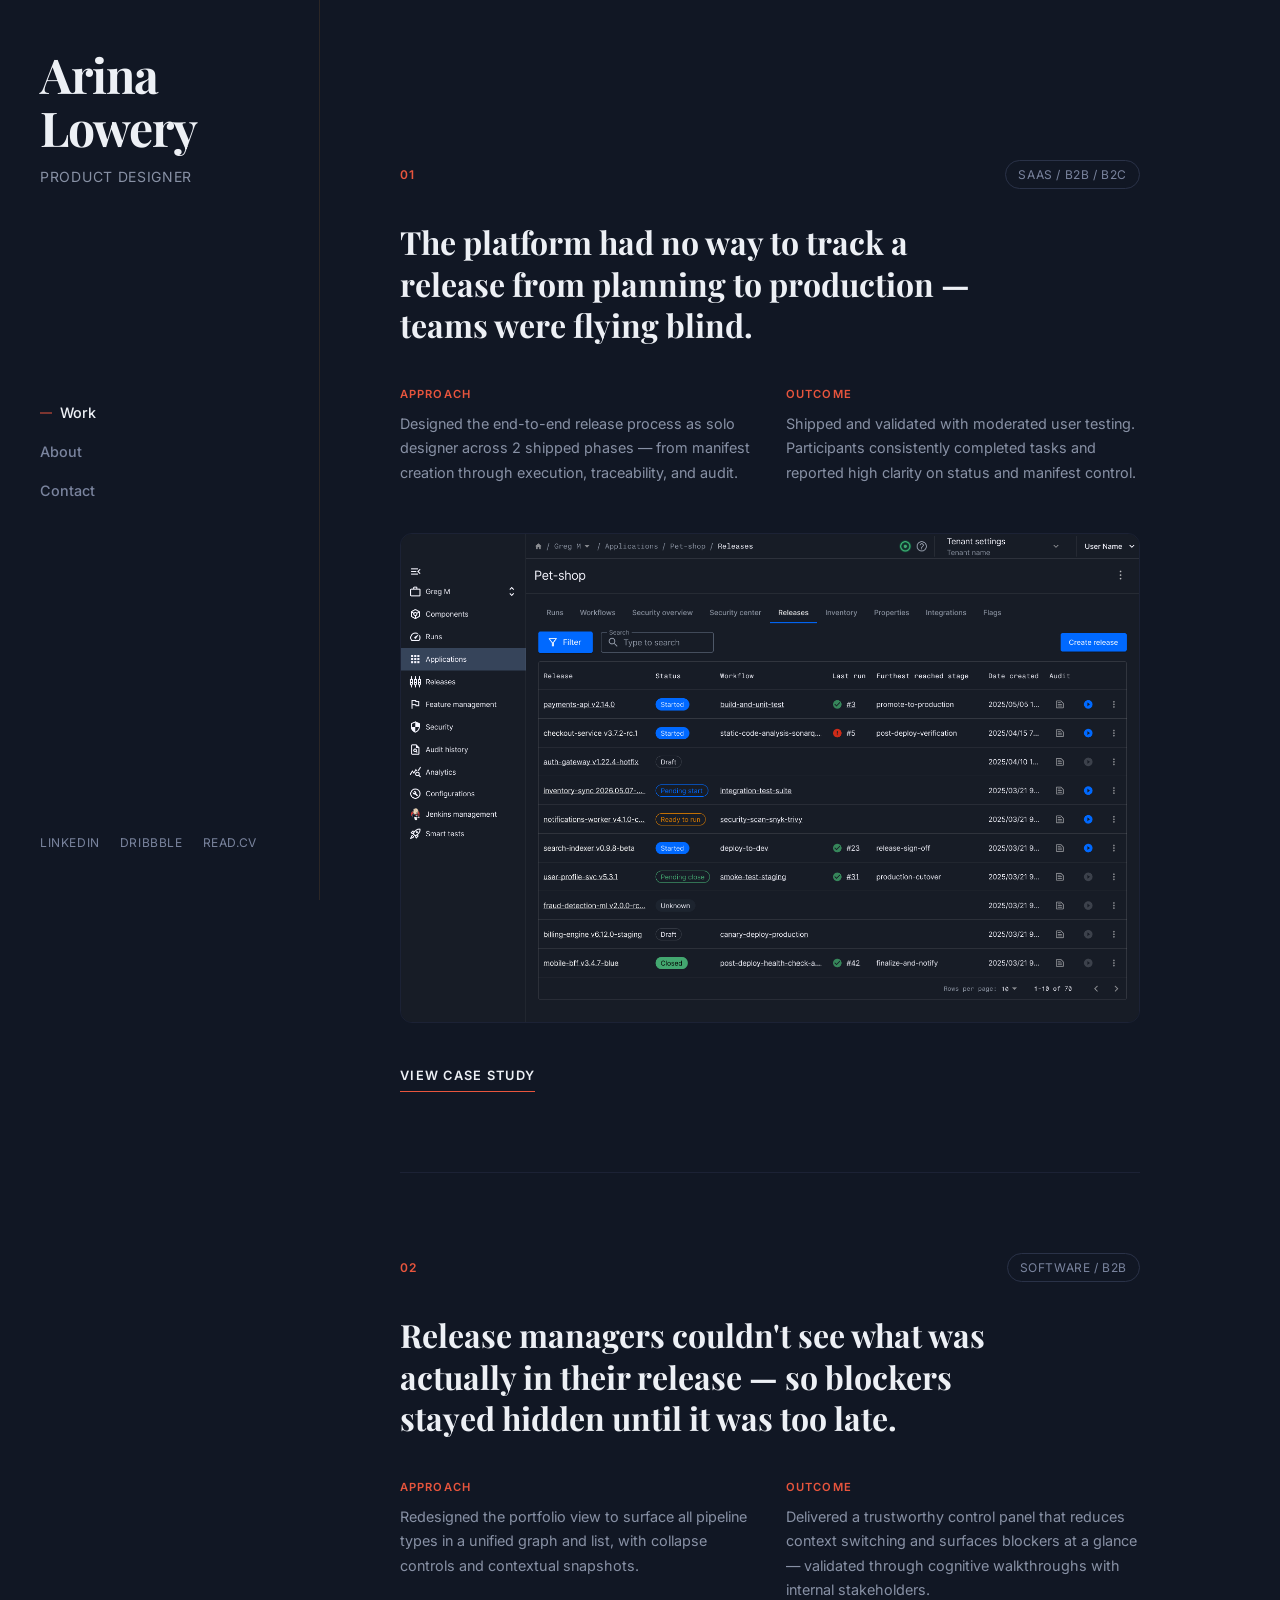
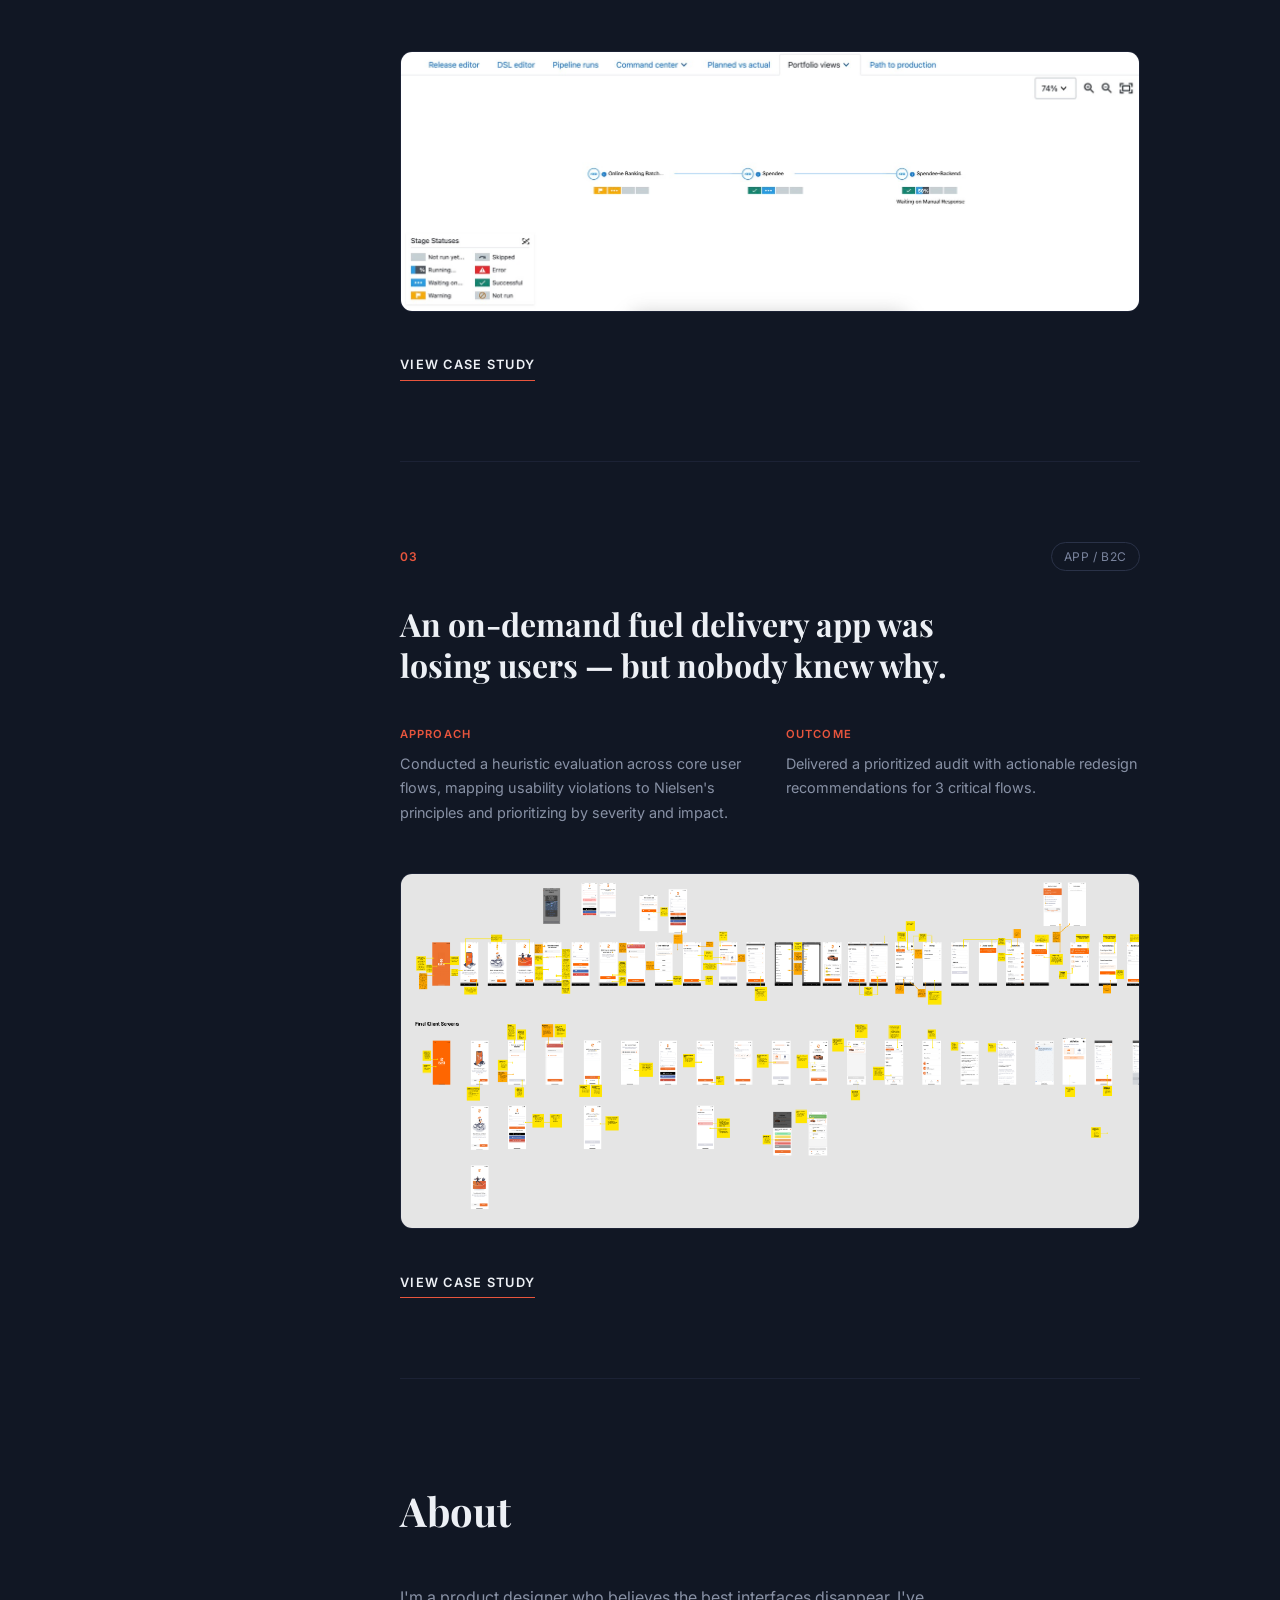
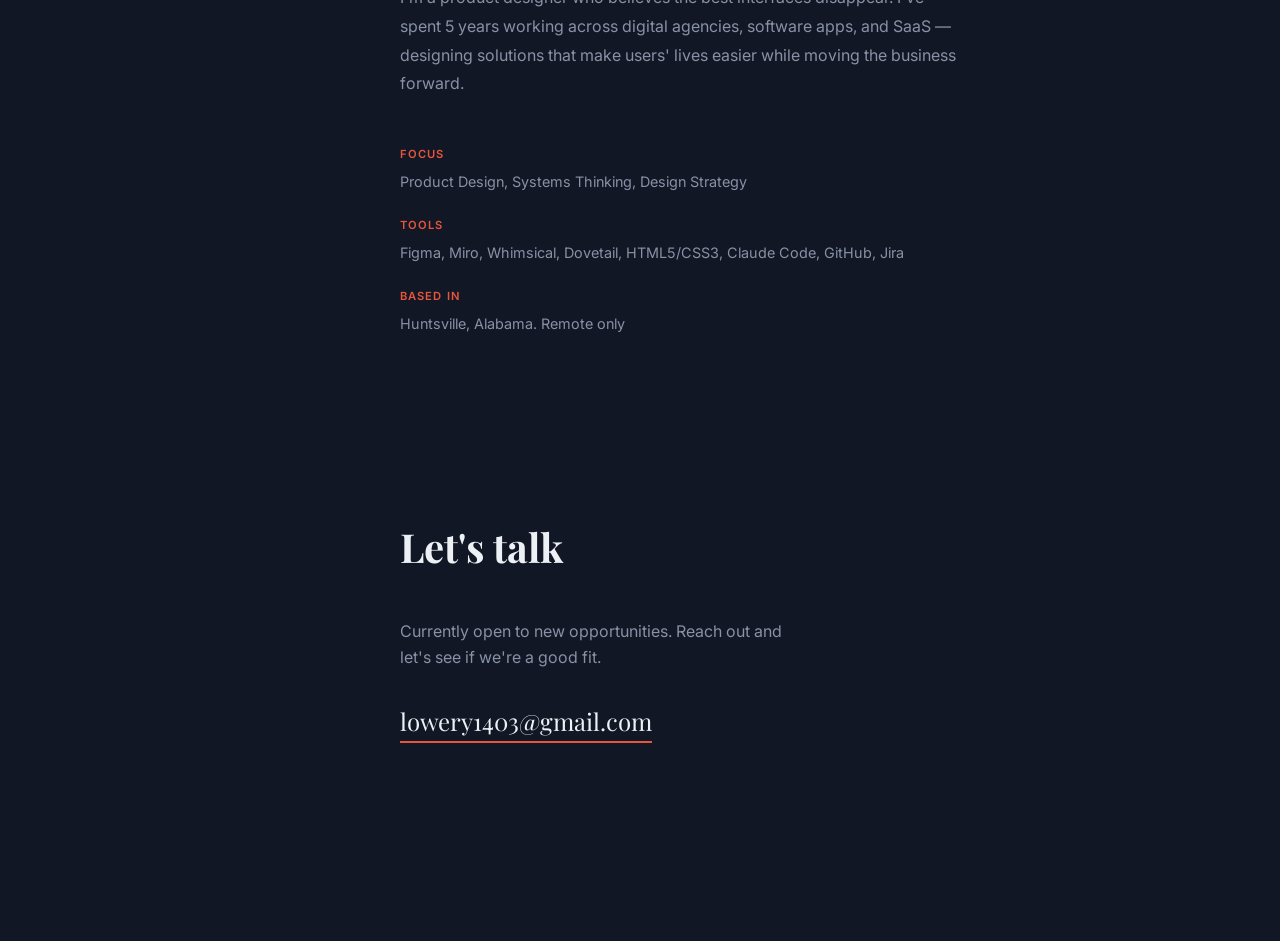
==== index.html @ f8ced3a1 "Initial portfolio" ====
<!DOCTYPE html>
<html lang="en">
<head>
  <meta charset="UTF-8">
  <meta name="viewport" content="width=device-width, initial-scale=1.0">
  <title>Arina Lowery — Product Designer</title>
  <link rel="stylesheet" href="styles.css">
  <link rel="preconnect" href="https://fonts.googleapis.com">
  <link rel="preconnect" href="https://fonts.gstatic.com" crossorigin>
  <link href="https://fonts.googleapis.com/css2?family=Inter:wght@300;400;500;600;700&family=Playfair+Display:wght@700&display=swap" rel="stylesheet">
</head>
<body>

  <!-- Fixed Left Panel -->
  <aside class="sidebar">
    <div class="sidebar-content">
      <h1 class="name">Arina<br>Lowery</h1>
      <p class="role">Product Designer</p>
      <nav class="nav">
        <a href="#work" class="nav-link active">Work</a>
        <a href="#about" class="nav-link">About</a>
        <a href="#contact" class="nav-link">Contact</a>
      </nav>
      <div class="sidebar-footer">
        <a href="#" class="social-link">LinkedIn</a>
        <a href="#" class="social-link">Dribbble</a>
        <a href="#" class="social-link">Read.cv</a>
      </div>
    </div>
  </aside>

  <!-- Scrollable Right Panel -->
  <main class="content" id="work">

    <!-- Project 1 -->
    <section class="project" data-accent="1">
      <div class="project-header">
        <span class="project-number">01</span>
        <span class="project-tag">SaaS / B2B / B2C</span>
      </div>
      <h2 class="project-problem">The platform had no way to track a release from planning to production — teams were flying blind.</h2>
      <div class="project-summary">
        <div class="summary-item">
          <span class="summary-label">Approach</span>
          <p>Designed the end-to-end release process as solo designer across 2 shipped phases — from manifest creation through execution, traceability, and audit.</p>
        </div>
        <div class="summary-item">
          <span class="summary-label">Outcome</span>
          <p>Shipped and validated with moderated user testing. Participants consistently completed tasks and reported high clarity on status and manifest control.</p>
        </div>
      </div>
      <div class="project-visual">
        <a href="release.html"><img class="project-image" src="images/release/portfolio-release-list.png" alt="Application Release list view"></a>
      </div>
      <a href="release.html" class="project-cta">View Case Study</a>
    </section>

    <!-- Project 2 -->
    <section class="project" data-accent="2">
      <div class="project-header">
        <span class="project-number">02</span>
        <span class="project-tag">Software / B2B</span>
      </div>
      <h2 class="project-problem">Release managers couldn't see what was actually in their release — so blockers stayed hidden until it was too late.</h2>
      <div class="project-summary">
        <div class="summary-item">
          <span class="summary-label">Approach</span>
          <p>Redesigned the portfolio view to surface all pipeline types in a unified graph and list, with collapse controls and contextual snapshots.</p>
        </div>
        <div class="summary-item">
          <span class="summary-label">Outcome</span>
          <p>Delivered a trustworthy control panel that reduces context switching and surfaces blockers at a glance — validated through cognitive walkthroughs with internal stakeholders.</p>
        </div>
      </div>
      <div class="project-visual">
        <a href="pipeline.html"><img class="project-image" src="images/pipeline/CLs6OTUf38B1YPoI.webp" alt="Pipeline visibility portfolio view redesign"></a>
      </div>
      <a href="pipeline.html" class="project-cta">View Case Study</a>
    </section>

    <!-- Project 3 -->
    <section class="project" data-accent="3">
      <div class="project-header">
        <span class="project-number">03</span>
        <span class="project-tag">APP / B2C</span>
      </div>
      <h2 class="project-problem">An on-demand fuel delivery app was losing users — but nobody knew why.</h2>
      <div class="project-summary">
        <div class="summary-item">
          <span class="summary-label">Approach</span>
          <p>Conducted a heuristic evaluation across core user flows, mapping usability violations to Nielsen's principles and prioritizing by severity and impact.</p>
        </div>
        <div class="summary-item">
          <span class="summary-label">Outcome</span>
          <p>Delivered a prioritized audit with actionable redesign recommendations for 3 critical flows.</p>
        </div>
      </div>
      <div class="project-visual">
        <a href="ezfill.html"><img class="project-image" src="images/ezfill/cjhn9gxMWE93QFs5.png" alt="Figma analysis board showing EzFill heuristic evaluation"></a>
      </div>
      <a href="ezfill.html" class="project-cta">View Case Study</a>
    </section>

    <!-- About Section -->
    <section class="about-section" id="about">
      <h2 class="section-title">About</h2>
      <div class="about-content">
        <p class="about-text">I'm a product designer who believes the best interfaces disappear. I've spent 5 years working across digital agencies, software apps, and SaaS — designing solutions that make users' lives easier while moving the business forward.</p>
        <div class="about-details">
          <div class="detail-group">
            <span class="detail-label">Focus</span>
            <p>Product Design, Systems Thinking, Design Strategy</p>
          </div>
          <div class="detail-group">
            <span class="detail-label">Tools</span>
            <p>Figma, Miro, Whimsical, Dovetail, HTML5/CSS3, Claude Code, GitHub, Jira</p>
          </div>
          <div class="detail-group">
            <span class="detail-label">Based in</span>
            <p>Huntsville, Alabama. Remote only</p>
          </div>
        </div>
      </div>
    </section>

    <!-- Contact Section -->
    <section class="contact-section" id="contact">
      <h2 class="section-title">Let's talk</h2>
      <p class="contact-text">Currently open to new opportunities. Reach out and let's see if we're a good fit.</p>
      <a href="mailto:lowery1403@gmail.com" class="contact-email">lowery1403@gmail.com</a>
    </section>

  </main>

  <script src="script.js"></script>
</body>
</html>
---- styles.css ----
/* ===========================
   Base & Reset
   =========================== */

*, *::before, *::after {
  margin: 0;
  padding: 0;
  box-sizing: border-box;
}

:root {
  --accent: #E8553D;
  --bg: #111724;
  --bg-card: #131825;
  --text: #EDF0F5;
  --text-muted: #8891A5;
  --text-dim: #7A849E;
  --sidebar-width: 320px;
  --font-body: 'Inter', -apple-system, sans-serif;
  --font-display: 'Playfair Display', serif;
}

html {
  scroll-behavior: smooth;
}

body {
  font-family: var(--font-body);
  background: var(--bg);
  color: var(--text);
  line-height: 1.6;
  overflow-x: hidden;
}

a {
  color: inherit;
  text-decoration: none;
}

/* ===========================
   Layout: Two Panels
   =========================== */

.sidebar {
  position: fixed;
  top: 0;
  left: 0;
  width: var(--sidebar-width);
  height: 100vh;
  padding: 48px 40px;
  display: flex;
  flex-direction: column;
  justify-content: space-between;
  z-index: 10;
  border-right: 1px solid #1C2235;
}

.sidebar-content {
  display: flex;
  flex-direction: column;
  height: 100%;
}

.content {
  margin-left: var(--sidebar-width);
  padding: 80px 80px 120px;
  max-width: 900px;
}

/* ===========================
   Sidebar
   =========================== */

.name {
  font-family: var(--font-display);
  font-size: 3rem;
  font-weight: 700;
  line-height: 1.1;
  letter-spacing: -0.02em;
  margin-bottom: 12px;
}

.role {
  font-size: 0.875rem;
  font-weight: 400;
  color: var(--text-muted);
  letter-spacing: 0.05em;
  text-transform: uppercase;
  margin-bottom: 48px;
}

.nav {
  display: flex;
  flex-direction: column;
  gap: 16px;
  margin-top: auto;
  margin-bottom: auto;
}

.nav-link {
  font-size: 0.9rem;
  font-weight: 500;
  color: var(--text-dim);
  transition: color 0.3s ease;
  position: relative;
  padding-left: 0;
  transition: padding-left 0.3s ease, color 0.3s ease;
}

.nav-link::before {
  content: '';
  position: absolute;
  left: 0;
  top: 50%;
  transform: translateY(-50%);
  width: 0;
  height: 1px;
  background: var(--accent);
  transition: width 0.3s ease;
}

.nav-link:hover,
.nav-link.active {
  color: var(--text);
  padding-left: 20px;
}

.nav-link:hover::before,
.nav-link.active::before {
  width: 12px;
}

.sidebar-footer {
  display: flex;
  gap: 20px;
  margin-top: auto;
}

.social-link {
  font-size: 0.75rem;
  color: var(--text-dim);
  text-transform: uppercase;
  letter-spacing: 0.05em;
  transition: color 0.3s ease;
}

.social-link:hover {
  color: var(--accent);
}

/* ===========================
   Projects
   =========================== */

.project {
  padding: 80px 0;
  border-bottom: 1px solid #1C2235;
  opacity: 0;
  transform: translateY(30px);
  transition: opacity 0.6s ease, transform 0.6s ease;
}

.project.visible {
  opacity: 1;
  transform: translateY(0);
}

.project-header {
  display: flex;
  justify-content: space-between;
  align-items: center;
  margin-bottom: 32px;
}

.project-number {
  font-size: 0.75rem;
  font-weight: 600;
  color: var(--accent);
  letter-spacing: 0.1em;
}

.project-tag {
  font-size: 0.75rem;
  color: var(--text-dim);
  text-transform: uppercase;
  letter-spacing: 0.05em;
  padding: 4px 12px;
  border: 1px solid #2A3248;
  border-radius: 100px;
}

.project-problem {
  font-family: var(--font-display);
  font-size: 2rem;
  font-weight: 700;
  line-height: 1.3;
  margin-bottom: 40px;
  max-width: 600px;
}

.project-summary {
  display: grid;
  grid-template-columns: 1fr 1fr;
  gap: 32px;
  margin-bottom: 48px;
}

.summary-label {
  display: block;
  font-size: 0.7rem;
  font-weight: 600;
  text-transform: uppercase;
  letter-spacing: 0.1em;
  color: var(--accent);
  margin-bottom: 8px;
}

.summary-item p {
  font-size: 0.9rem;
  color: var(--text-muted);
  line-height: 1.7;
}

.project-visual {
  margin-bottom: 32px;
}

.visual-placeholder {
  width: 100%;
  height: 360px;
  background: var(--bg-card);
  border: 1px solid #1C2235;
  border-radius: 12px;
  display: flex;
  align-items: center;
  justify-content: center;
  color: var(--text-dim);
  font-size: 0.875rem;
  letter-spacing: 0.05em;
  transition: border-color 0.3s ease, transform 0.3s ease;
}

.visual-placeholder:hover {
  border-color: var(--accent);
  transform: scale(1.005);
  box-shadow: 0 0 20px rgba(232, 85, 61, 0.4), 0 0 40px rgba(232, 85, 61, 0.15);
}

.project-image {
  width: 100%;
  height: auto;
  border-radius: 12px;
  border: 1px solid #1C2235;
  cursor: pointer;
  transition: border-color 0.3s ease, transform 0.3s ease, box-shadow 0.3s ease;
}

.project-image:hover {
  border-color: var(--accent);
  transform: scale(1.005);
  box-shadow: 0 0 20px rgba(232, 85, 61, 0.4), 0 0 40px rgba(232, 85, 61, 0.15);
}

.project-cta {
  display: inline-flex;
  align-items: center;
  gap: 0;
  font-size: 0.8rem;
  font-weight: 600;
  text-transform: uppercase;
  letter-spacing: 0.1em;
  color: var(--text);
  padding-bottom: 4px;
  border-bottom: 1px solid var(--accent);
  transition: color 0.3s ease, border-color 0.3s ease;
}

.project-cta::after {
  content: '\2192';
  display: inline-block;
  width: 0;
  overflow: hidden;
  opacity: 0;
  transition: width 0.3s ease, opacity 0.3s ease, margin-left 0.3s ease;
  margin-left: 0;
}

.project-cta:hover {
  color: var(--accent);
}

.project-cta:hover::after {
  width: 16px;
  opacity: 1;
  margin-left: 6px;
}

/* ===========================
   About
   =========================== */

.about-section,
.contact-section {
  padding: 100px 0 80px;
}

.section-title {
  font-family: var(--font-display);
  font-size: 2.5rem;
  margin-bottom: 40px;
}

.about-content {
  max-width: 560px;
}

.about-text {
  font-size: 1rem;
  color: var(--text-muted);
  margin-bottom: 24px;
  line-height: 1.8;
}

.about-details {
  margin-top: 48px;
  display: flex;
  flex-direction: column;
  gap: 24px;
}

.detail-label {
  display: block;
  font-size: 0.7rem;
  font-weight: 600;
  text-transform: uppercase;
  letter-spacing: 0.1em;
  color: var(--accent);
  margin-bottom: 6px;
}

.detail-group p {
  font-size: 0.9rem;
  color: var(--text-muted);
}

/* ===========================
   Contact
   =========================== */

.contact-text {
  font-size: 1rem;
  color: var(--text-muted);
  margin-bottom: 32px;
  max-width: 400px;
}

.contact-email {
  font-family: var(--font-display);
  font-size: 1.5rem;
  color: var(--text);
  border-bottom: 2px solid var(--accent);
  padding-bottom: 4px;
  transition: color 0.3s ease;
}

.contact-email:hover {
  color: var(--accent);
}

/* ===========================
   Responsive
   =========================== */

@media (max-width: 900px) {
  .sidebar {
    position: relative;
    width: 100%;
    height: auto;
    padding: 32px 24px;
    border-right: none;
    border-bottom: 1px solid #1C2235;
  }

  .sidebar-content {
    flex-direction: row;
    align-items: center;
    flex-wrap: wrap;
    gap: 16px;
  }

  .name {
    font-size: 1.5rem;
  }

  .name br {
    display: none;
  }

  .role {
    margin-bottom: 0;
  }

  .nav {
    flex-direction: row;
    margin: 0;
  }

  .sidebar-footer {
    display: none;
  }

  .content {
    margin-left: 0;
    padding: 40px 24px 80px;
  }

  .project-problem {
    font-size: 1.5rem;
  }

  .project-summary {
    grid-template-columns: 1fr;
  }
}
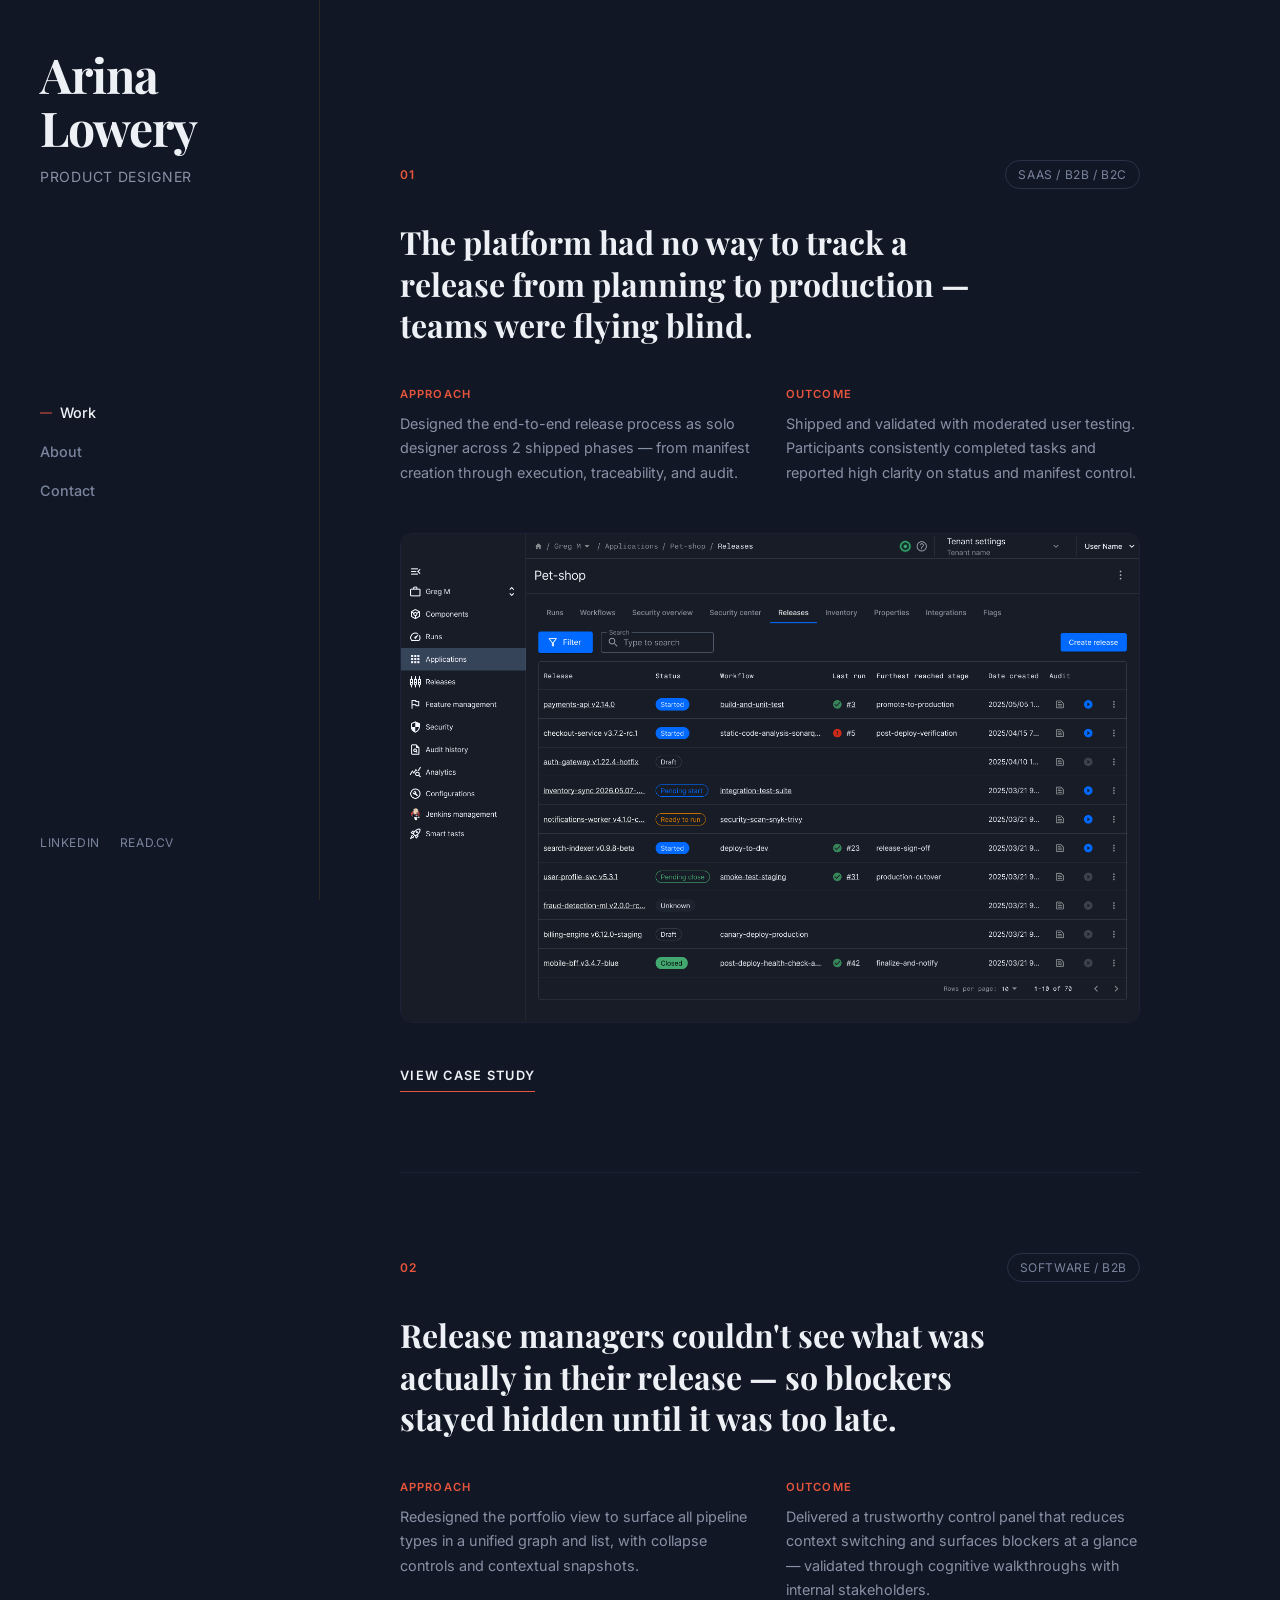
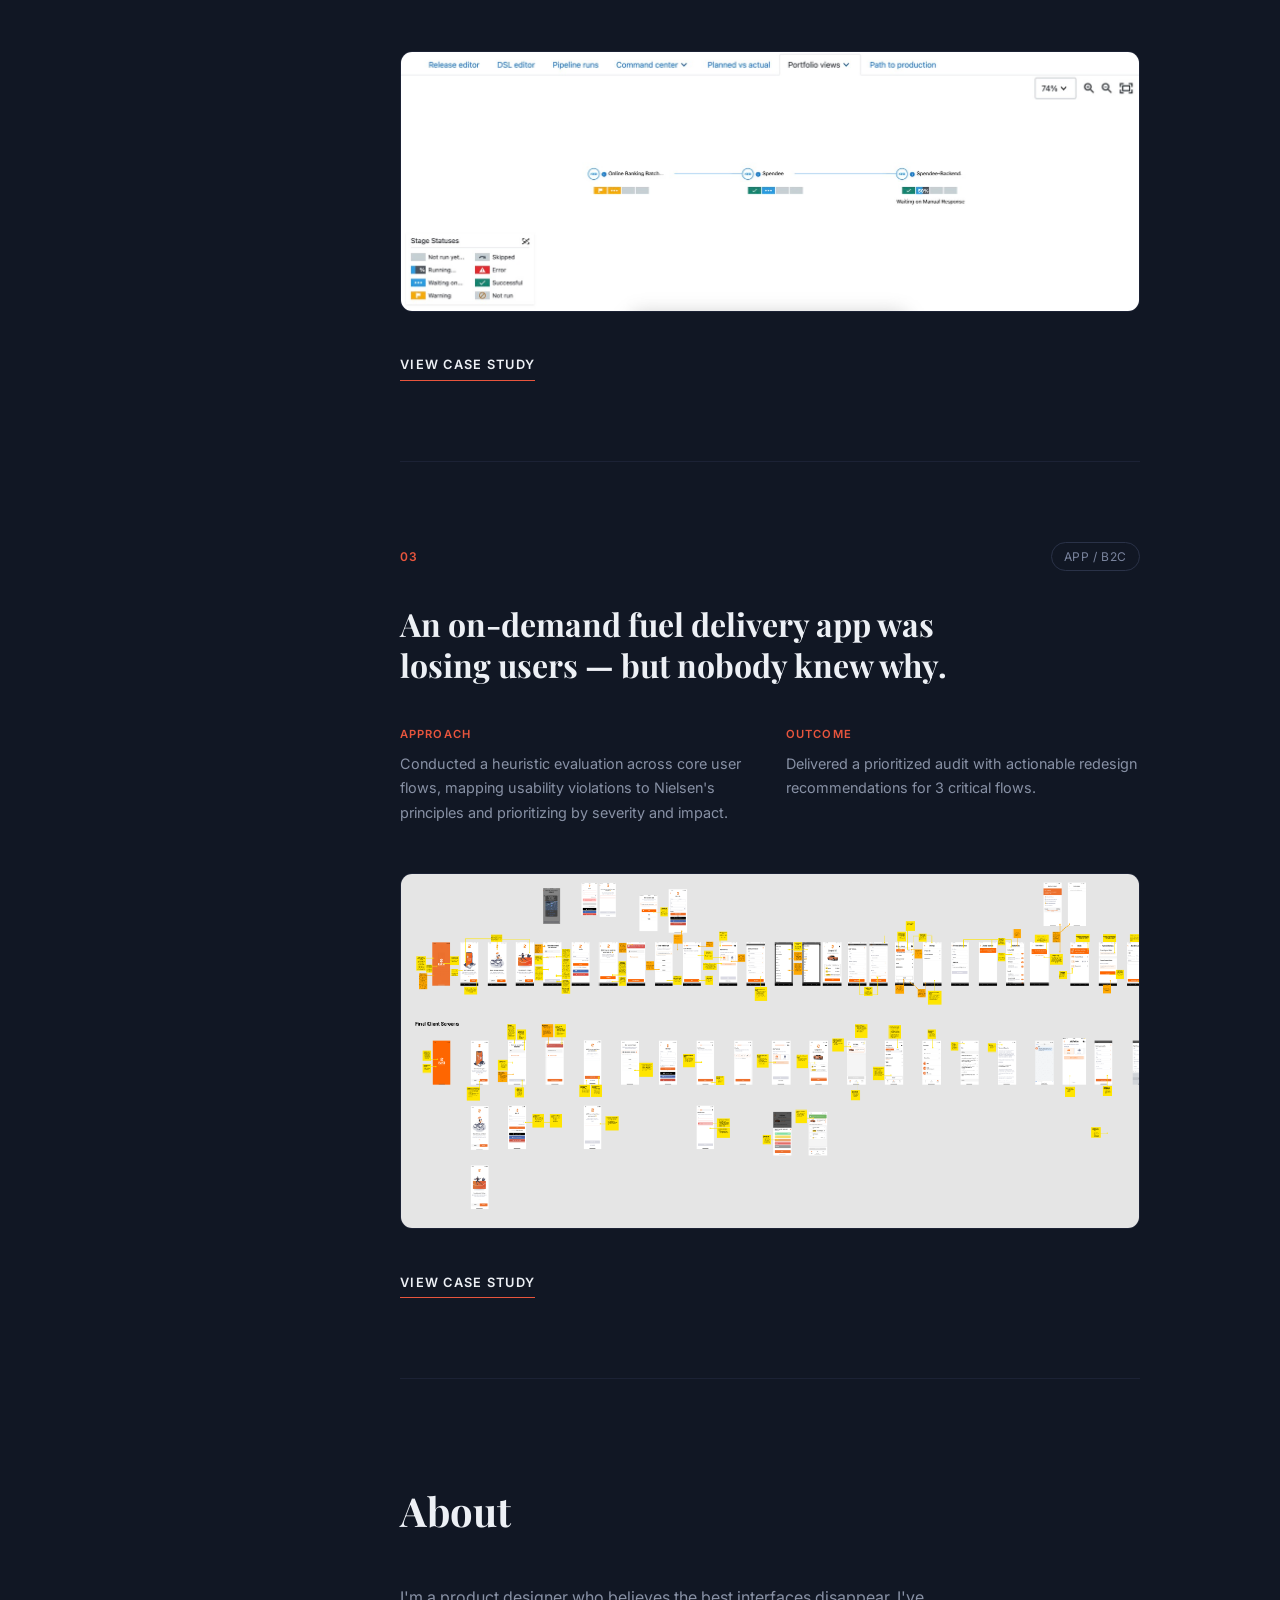
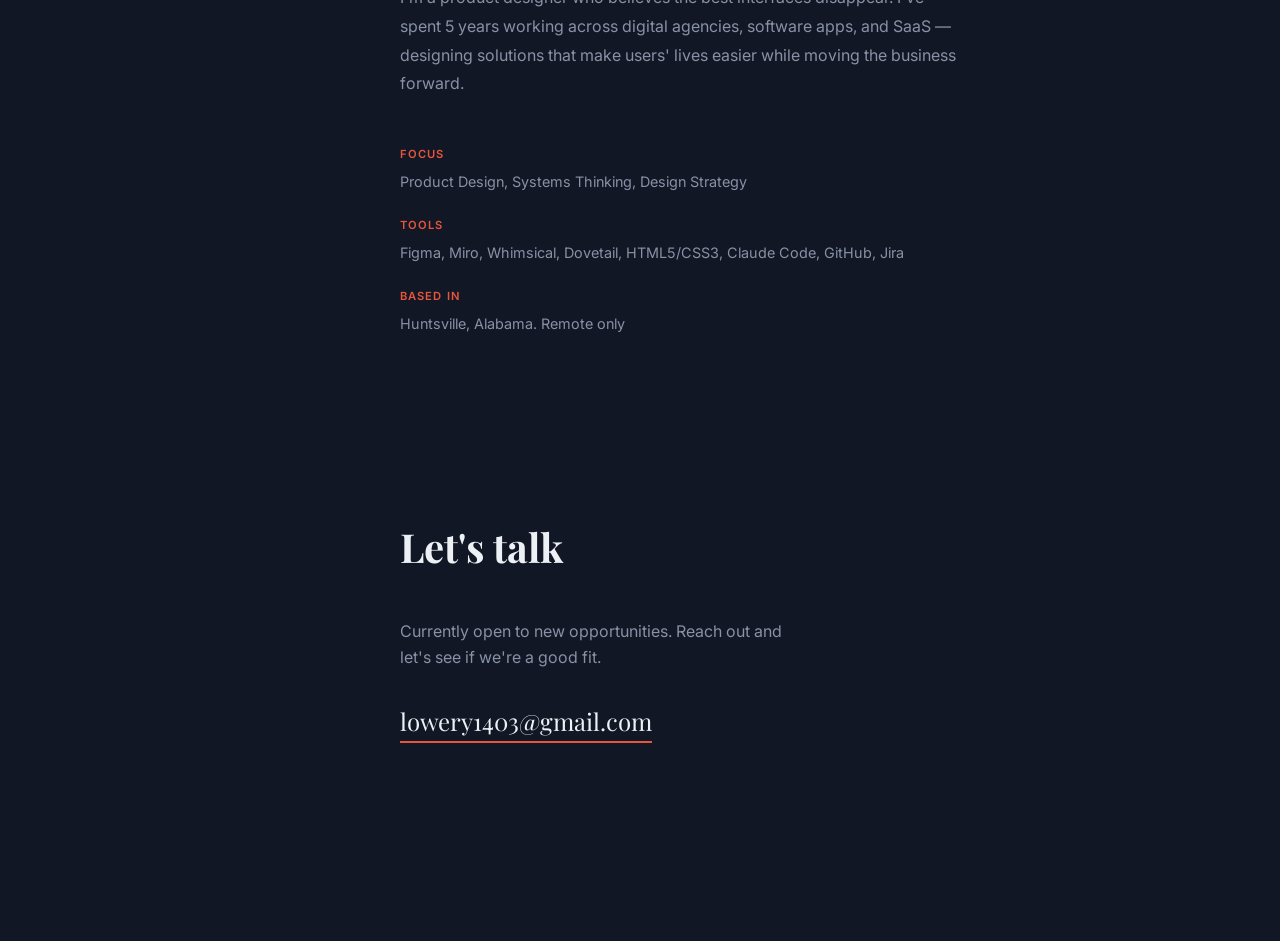
==== commit 08056437: "Updated footer links" ====
--- a/index.html
+++ b/index.html
@@ -4,6 +4,7 @@
   <meta charset="UTF-8">
   <meta name="viewport" content="width=device-width, initial-scale=1.0">
   <title>Arina Lowery — Product Designer</title>
+  <link rel="icon" type="image/png" href="favicon.png">
   <link rel="stylesheet" href="styles.css">
   <link rel="preconnect" href="https://fonts.googleapis.com">
   <link rel="preconnect" href="https://fonts.gstatic.com" crossorigin>
@@ -22,9 +23,8 @@
         <a href="#contact" class="nav-link">Contact</a>
       </nav>
       <div class="sidebar-footer">
-        <a href="#" class="social-link">LinkedIn</a>
-        <a href="#" class="social-link">Dribbble</a>
-        <a href="#" class="social-link">Read.cv</a>
+        <a href="https://www.linkedin.com/in/arina-lowery-721134218/" class="social-link">LinkedIn</a>
+        <a href="https://docs.google.com/document/d/1yUFSyJ3Sk1jos9lUjso9wXRJNd01OPq0/edit?usp=drive_link&ouid=118334388361558226417&rtpof=true&sd=true" class="social-link">Read.cv</a>
       </div>
     </div>
   </aside>
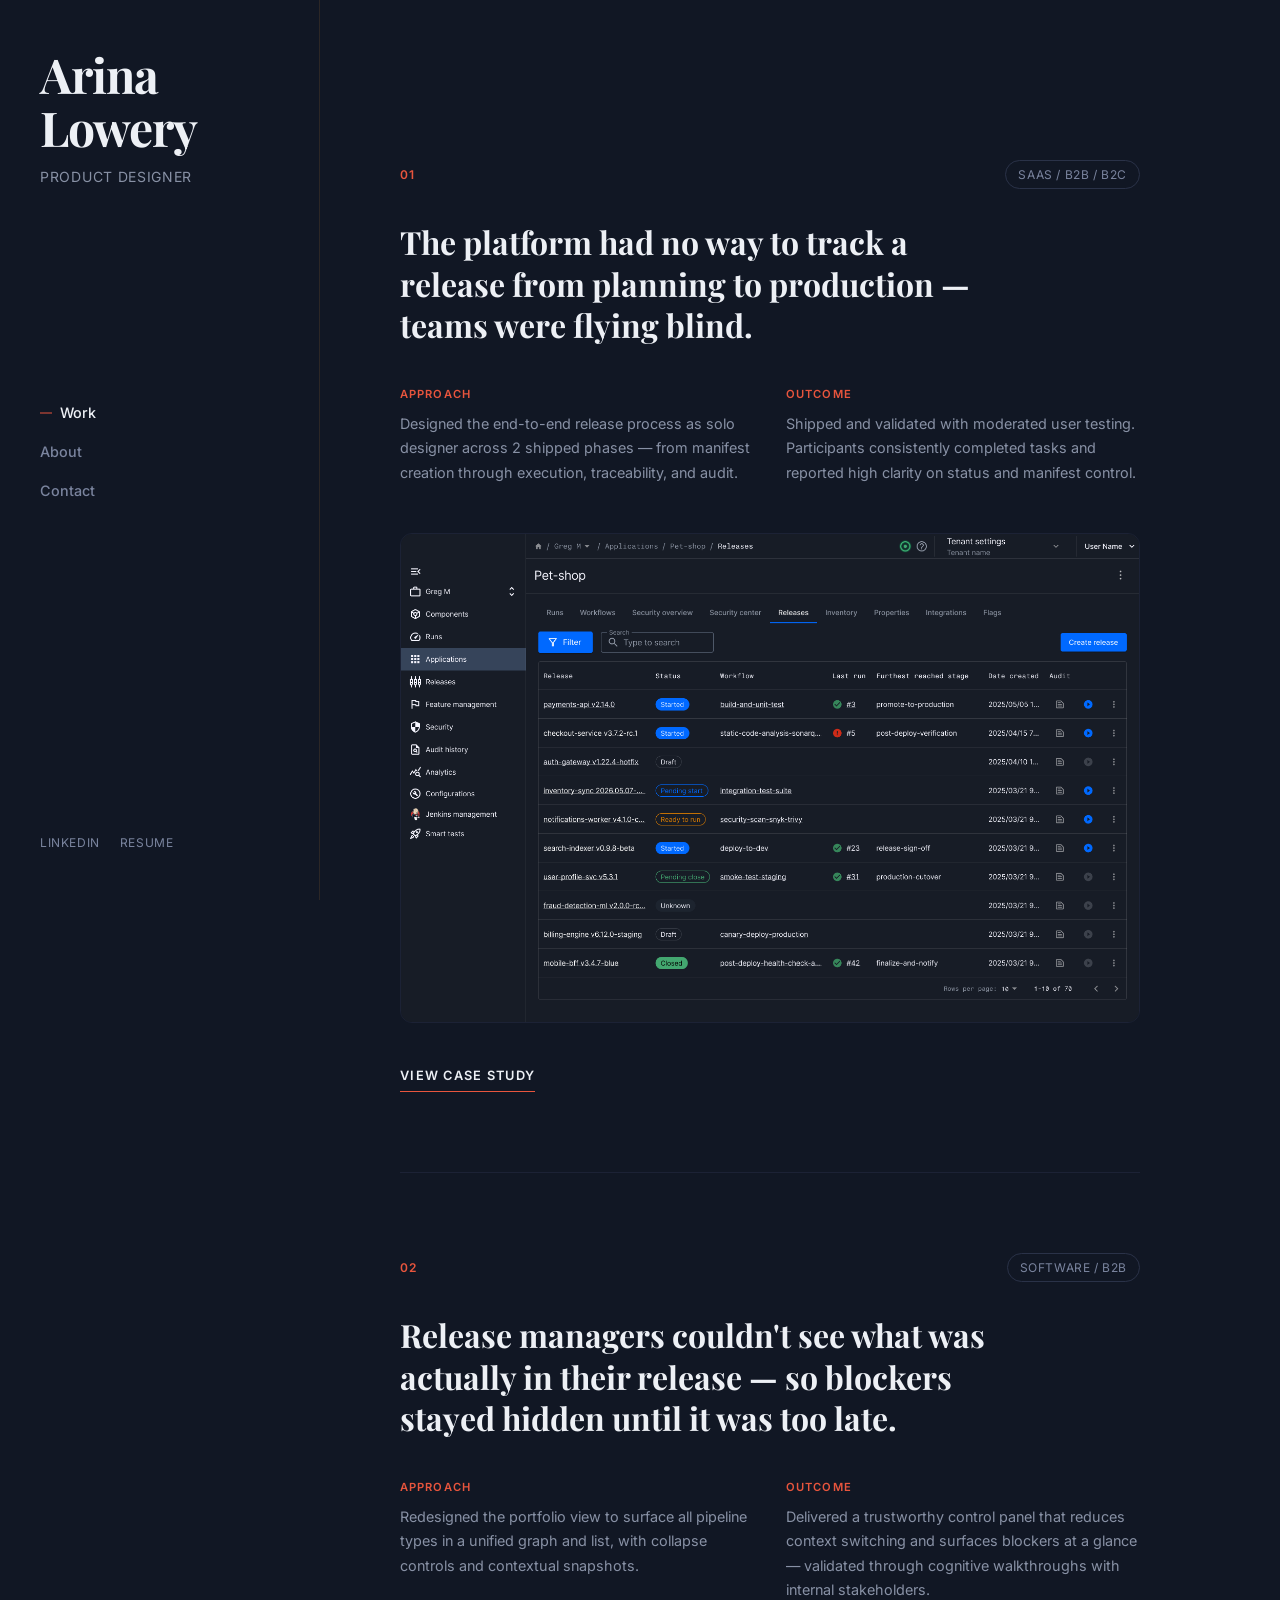
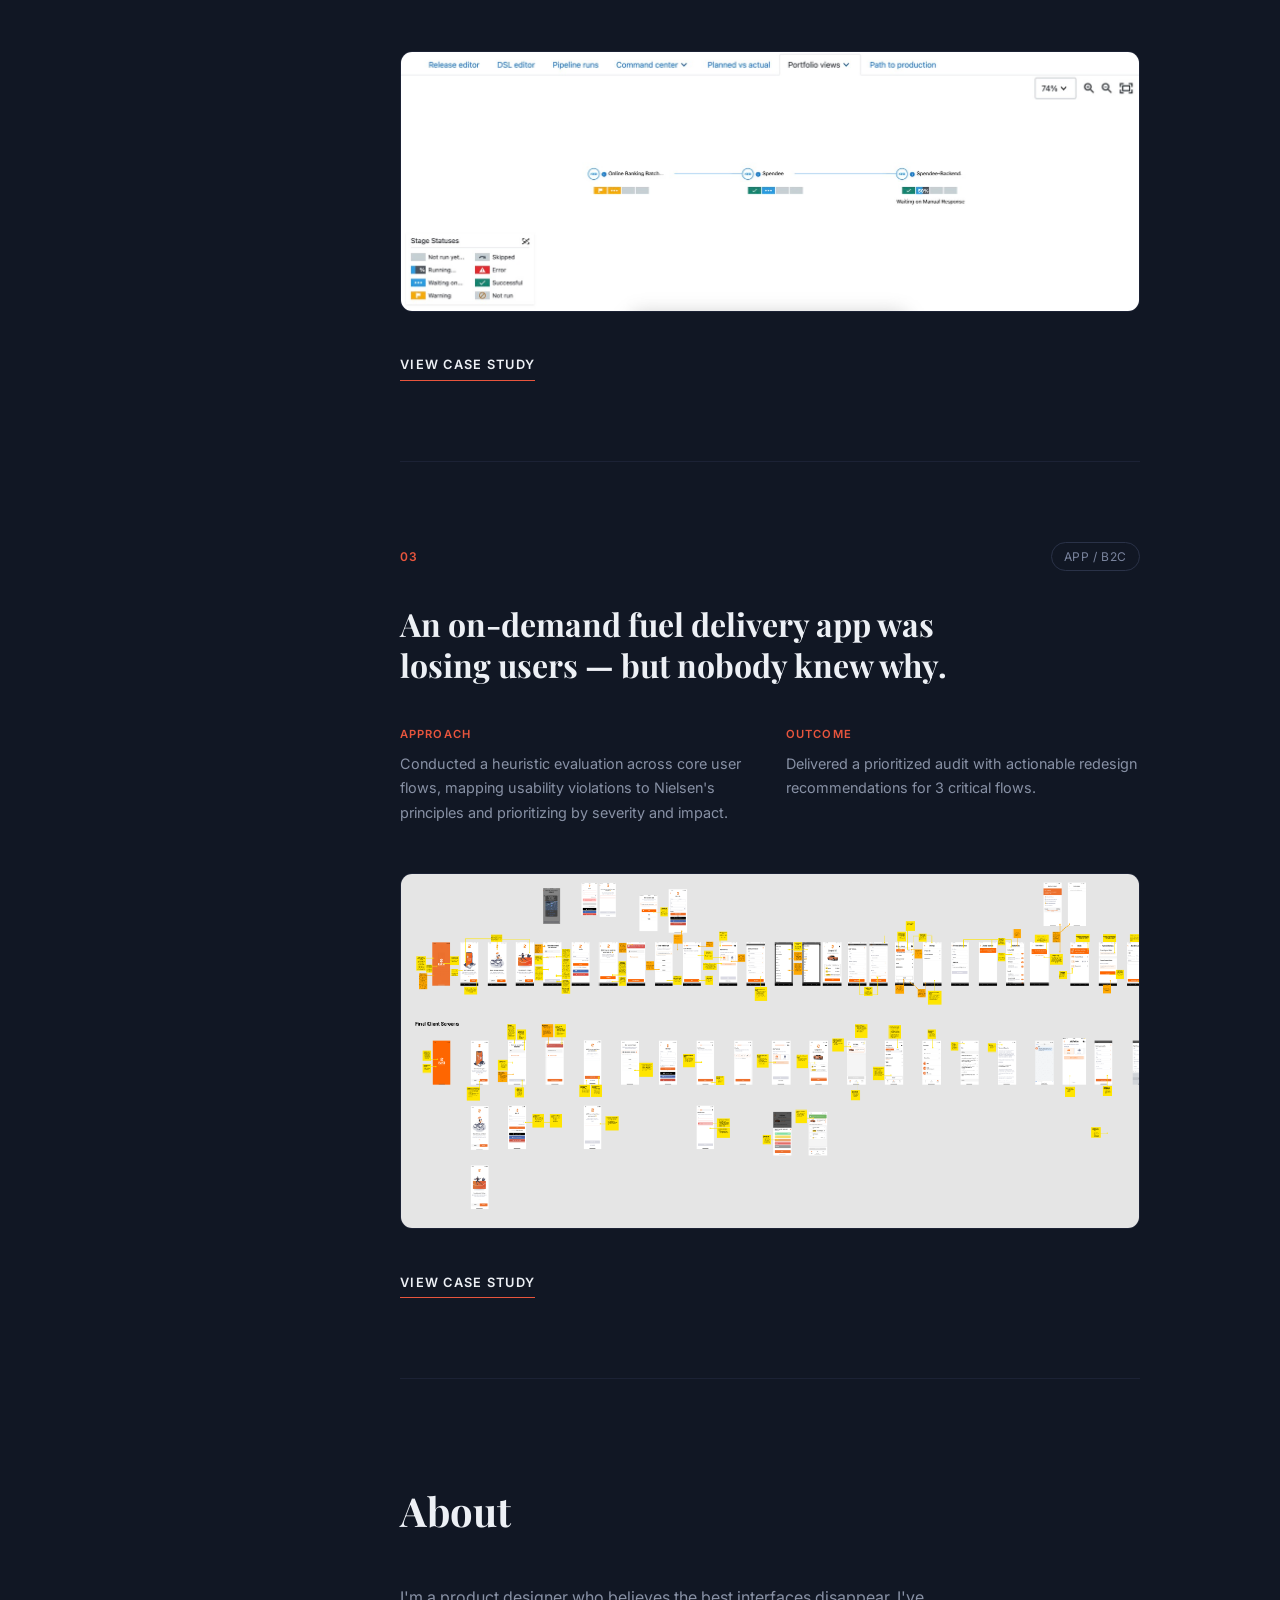
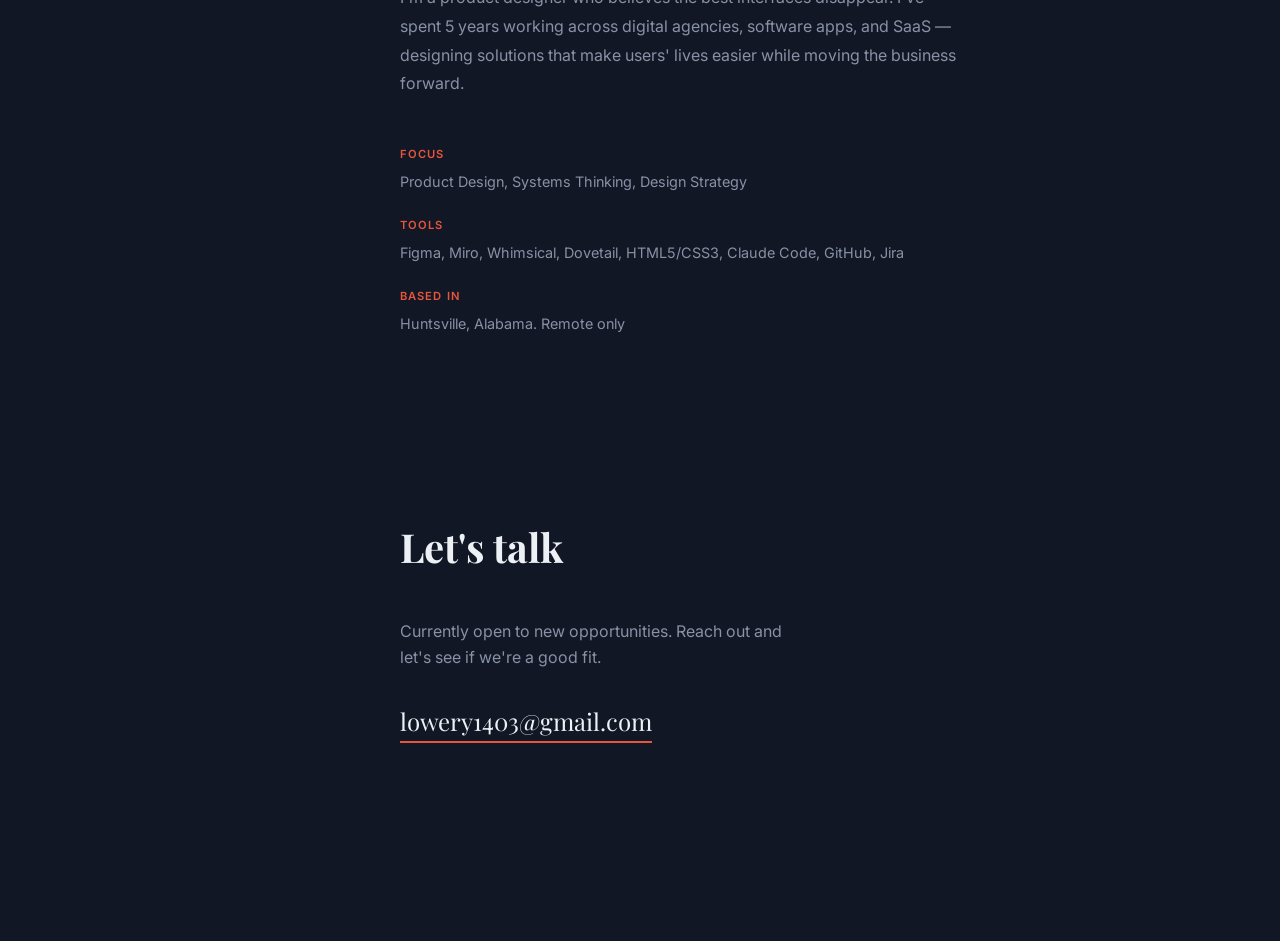
==== commit 43007a8d: "add resume" ====
--- a/index.html
+++ b/index.html
@@ -24,7 +24,7 @@
       </nav>
       <div class="sidebar-footer">
         <a href="https://www.linkedin.com/in/arina-lowery-721134218/" class="social-link">LinkedIn</a>
-        <a href="https://docs.google.com/document/d/1yUFSyJ3Sk1jos9lUjso9wXRJNd01OPq0/edit?usp=drive_link&ouid=118334388361558226417&rtpof=true&sd=true" class="social-link">Read.cv</a>
+        <a href="resume.arina.lowery.pdf" class="social-link">Resume</a>
       </div>
     </div>
   </aside>
